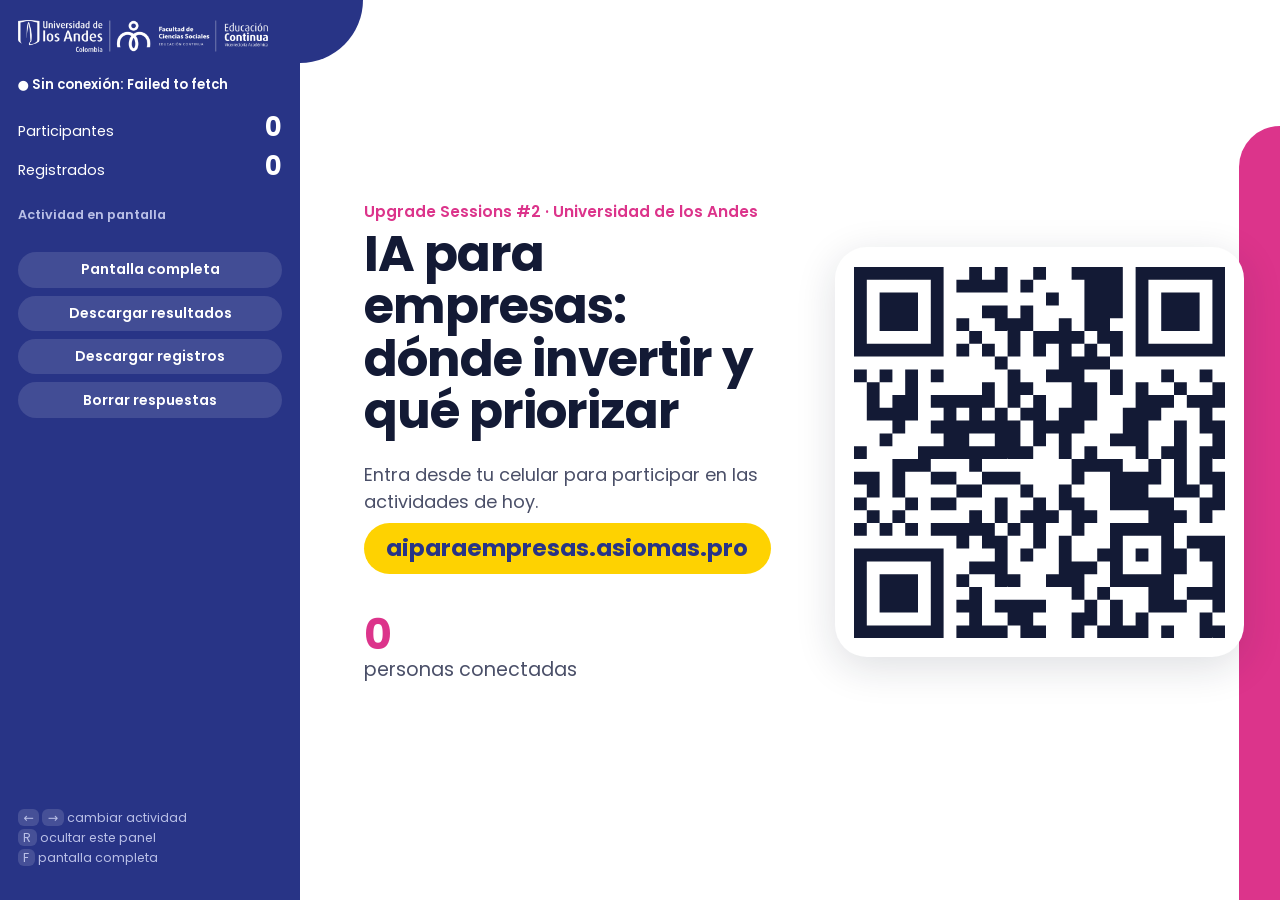
==== presentador.html @ 45303f57 "Descargar resultados en Excel desde el presentador - Botón "Descargar resultados": un .xlsx con hoja" ====
<!doctype html>
<html lang="es">
<head>
  <meta charset="utf-8">
  <meta name="viewport" content="width=device-width, initial-scale=1">
  <meta name="robots" content="noindex">
  <title>Presentador · IA para empresas</title>
  <link rel="preconnect" href="https://fonts.googleapis.com">
  <link rel="preconnect" href="https://fonts.gstatic.com" crossorigin>
  <link href="https://fonts.googleapis.com/css2?family=Poppins:wght@400;500;600;700&display=swap" rel="stylesheet">
  <link rel="stylesheet" href="assets/estilos.css">
  <link rel="icon" href="data:image/svg+xml,%3Csvg xmlns='http://www.w3.org/2000/svg' viewBox='0 0 100 100'%3E%3Crect x='5' y='30' width='90' height='40' rx='20' fill='%23283486'/%3E%3C/svg%3E">
</head>
<body class="pr">
  <aside class="riel" aria-label="Controles del facilitador">
    <img src="assets/logo-uniandes-blanco.png" alt="Universidad de los Andes · Educación Continua">
    <div>
      <span class="modo" id="modo">Conectando</span>
      <div class="dato" style="margin-top:.75rem"><span>Participantes</span><b id="n-part">0</b></div>
      <div class="dato"><span>Registrados</span><b id="n-reg">0</b></div>
    </div>
    <div>
      <h2>Actividad en pantalla</h2>
      <ul class="riel-lista" id="riel-lista"></ul>
    </div>
    <div style="display:grid;gap:.5rem">
      <button class="boton secundario pequeno" id="btn-pantalla" type="button">Pantalla completa</button>
      <button class="boton secundario pequeno" id="btn-ejemplo" type="button" hidden>Cargar datos de ejemplo</button>
      <button class="boton secundario pequeno" id="btn-resultados" type="button">Descargar resultados</button>
      <button class="boton secundario pequeno" id="btn-registros" type="button">Descargar registros</button>
      <button class="boton secundario pequeno" id="btn-reiniciar" type="button">Borrar respuestas</button>
    </div>
    <p class="atajos">
      <kbd>←</kbd> <kbd>→</kbd> cambiar actividad<br>
      <kbd>R</kbd> ocultar este panel<br>
      <kbd>F</kbd> pantalla completa
    </p>
  </aside>

  <main class="escena" id="escena" aria-live="polite"></main>

  <dialog class="clave" id="dlg-clave">
    <form method="dialog" id="form-clave">
      <h2>Clave del facilitador</h2>
      <p>Necesaria para cambiar la actividad en vivo o borrar respuestas.</p>
      <label class="oculto-visual" for="in-clave">Clave</label>
      <input type="password" id="in-clave" autocomplete="current-password" required>
      <p id="err-clave" class="aviso error" hidden></p>
      <div class="acciones">
        <button class="boton secundario" value="cancelar" type="button" id="cancelar-clave">Cancelar</button>
        <button class="boton" type="submit">Entrar</button>
      </div>
    </form>
  </dialog>

  <script src="assets/qrcode.js"></script>
  <script src="assets/excel.js"></script>
  <script src="assets/config.js"></script>
  <script src="assets/datos.js"></script>
  <script src="assets/almacen.js"></script>
  <script src="assets/presentador.js"></script>
</body>
</html>
---- assets/estilos.css ----
/* Herramientas interactivas · IA para empresas
   Identidad: Universidad de los Andes · Educación Continua (paleta y cápsulas de la plantilla) */

:root {
  --azul: #283486;
  --azul-hondo: #1d2566;
  --magenta: #DC348B;
  --amarillo: #FED201;
  --tinta: #131A35;
  --gris: #4A4F68;
  --gris-suave: #7A7F96;
  --niebla: #EEF0F8;
  --rubor: #FCEAF3;
  --crema: #FFF6CC;
  --blanco: #FFFFFF;
  --linea: #D9DCEB;
  --capsula: 999px;
  --radio: 20px;
  --fuente: 'Poppins', 'Segoe UI', system-ui, -apple-system, sans-serif;
}

* { box-sizing: border-box; }
[hidden] { display: none !important; }
html, body { margin: 0; }
body {
  font-family: var(--fuente);
  color: var(--tinta);
  background: var(--blanco);
  -webkit-font-smoothing: antialiased;
  line-height: 1.5;
}
button, input, textarea { font: inherit; color: inherit; }
button { cursor: pointer; }
:focus-visible { outline: 3px solid var(--amarillo); outline-offset: 2px; box-shadow: 0 0 0 5px var(--azul); border-radius: 12px; }
.oculto-visual { position: absolute; width: 1px; height: 1px; overflow: hidden; clip: rect(0 0 0 0); white-space: nowrap; }

/* ------------------------------------------------ Botones y cápsulas */
.boton {
  display: inline-flex; align-items: center; justify-content: center; gap: .5rem;
  border: 0; border-radius: var(--capsula);
  padding: .85rem 1.6rem; font-weight: 600; font-size: 1rem;
  background: var(--magenta); color: var(--blanco);
  transition: transform .12s ease, background .12s ease;
}
.boton:hover { background: #c32a7a; }
.boton:active { transform: scale(.98); }
.boton[disabled] { background: var(--linea); color: var(--gris-suave); cursor: not-allowed; }
.boton.secundario { background: var(--niebla); color: var(--azul); }
.boton.secundario:hover { background: #e2e5f3; }
.boton.azul { background: var(--azul); }
.boton.azul:hover { background: var(--azul-hondo); }
.boton.ancho { width: 100%; }
.boton.pequeno { padding: .45rem 1rem; font-size: .875rem; }

.enlace { background: none; border: 0; padding: 0; color: var(--azul); font-weight: 600; text-decoration: underline; text-underline-offset: 3px; }

/* ------------------------------------------------ Participante */
.p-cuerpo { min-height: 100vh; min-height: 100dvh; display: flex; flex-direction: column; background: var(--blanco); }
.p-cabecera {
  position: sticky; top: 0; z-index: 5;
  display: flex; align-items: center; justify-content: space-between; gap: 1rem;
  padding: calc(.75rem + env(safe-area-inset-top, 0px)) 1.25rem .75rem;
  background: rgba(255,255,255,.94); backdrop-filter: blur(8px);
  border-bottom: 1px solid var(--niebla);
}
.p-cabecera img { height: 30px; width: auto; display: block; }
.en-vivo { display: inline-flex; align-items: center; gap: .4rem; font-size: .8rem; font-weight: 600; color: var(--gris); white-space: nowrap; }
.en-vivo::before { content: ''; width: 8px; height: 8px; border-radius: 50%; background: #2bb673; box-shadow: 0 0 0 3px rgba(43,182,115,.18); }
.en-vivo.demo::before { background: var(--amarillo); box-shadow: 0 0 0 3px rgba(254,210,1,.25); }
.en-vivo.error::before { background: var(--magenta); box-shadow: 0 0 0 3px rgba(220,52,139,.2); }

.p-escenario { flex: 1; width: 100%; max-width: 640px; margin: 0 auto; padding: 1.5rem 1.25rem 7rem; }
.p-parte { font-size: .85rem; font-weight: 600; color: var(--magenta); margin: 0 0 .35rem; }
.p-titulo { font-size: clamp(1.5rem, 5.5vw, 2rem); line-height: 1.2; font-weight: 700; margin: 0 0 .75rem; letter-spacing: -.01em; }
.p-ayuda { color: var(--gris); margin: 0 0 1.5rem; }

.opciones { display: grid; gap: .75rem; margin: 0 0 1.5rem; padding: 0; list-style: none; }
.opcion {
  width: 100%; text-align: left;
  display: grid; grid-template-columns: auto 1fr; gap: .25rem 1rem; align-items: center;
  padding: 1rem 1.25rem; border-radius: 28px;
  background: var(--niebla); border: 2px solid transparent;
  transition: background .15s ease, border-color .15s ease, color .15s ease;
}
.opcion:hover { border-color: var(--linea); }
.opcion .marca {
  grid-row: span 2; width: 2.5rem; height: 2.5rem; border-radius: 50%;
  display: grid; place-items: center; font-weight: 700;
  background: var(--blanco); color: var(--azul);
}
.opcion strong { font-weight: 600; font-size: 1.05rem; }
.opcion span.desc { color: var(--gris); font-size: .9rem; line-height: 1.4; }
.opcion[aria-pressed="true"] { background: var(--azul); color: var(--blanco); }
.opcion[aria-pressed="true"] .marca { background: var(--amarillo); color: var(--azul); }
.opcion[aria-pressed="true"] span.desc { color: #d5d9f2; }

.caso {
  display: grid; grid-template-columns: auto 1fr; gap: 1rem; align-items: start;
  padding: 1.1rem 1.25rem; border-radius: 24px; text-align: left; width: 100%;
  background: var(--niebla); border: 2px solid transparent;
}
.caso .letra { width: 3rem; height: 3rem; border-radius: 50%; display: grid; place-items: center; font-size: 1.4rem; font-weight: 700; background: var(--azul); color: var(--blanco); }
.caso.b .letra { background: var(--magenta); }
.caso[aria-pressed="true"] { border-color: var(--azul); background: var(--blanco); box-shadow: 0 0 0 4px var(--niebla); }
.caso.b[aria-pressed="true"] { border-color: var(--magenta); box-shadow: 0 0 0 4px var(--rubor); }

.campo { display: block; margin: 0 0 1.25rem; }
.campo > span { display: block; font-weight: 600; margin-bottom: .4rem; }
.campo small { display: block; color: var(--gris-suave); margin-top: .35rem; font-size: .85rem; }
textarea, input[type="text"], input[type="email"], input[type="password"] {
  width: 100%; border: 2px solid var(--linea); border-radius: 18px;
  padding: .85rem 1rem; background: var(--blanco); resize: vertical;
}
textarea:focus, input:focus { outline: none; border-color: var(--azul); }

/* Escala 1 a 5 */
.escala-item { padding: 1rem 0 1.1rem; border-bottom: 1px solid var(--niebla); }
.escala-item h3 { font-size: 1rem; margin: 0; font-weight: 600; }
.escala-item p { margin: .15rem 0 .75rem; color: var(--gris); font-size: .875rem; line-height: 1.4; }
.escala { display: grid; grid-template-columns: repeat(5, 1fr); gap: .4rem; background: var(--niebla); padding: .3rem; border-radius: var(--capsula); }
.escala button {
  border: 0; background: transparent; border-radius: var(--capsula);
  padding: .55rem 0; font-weight: 600; color: var(--azul);
}
.escala button[aria-pressed="true"] { background: var(--azul); color: var(--blanco); }
.escala-extremos { display: flex; justify-content: space-between; font-size: .75rem; color: var(--gris-suave); margin-top: .35rem; padding: 0 .6rem; }

/* Tres valores Sí / En parte / No */
.trio { display: grid; grid-template-columns: repeat(3, 1fr); gap: .4rem; background: var(--niebla); padding: .3rem; border-radius: var(--capsula); }
.trio button { border: 0; background: transparent; border-radius: var(--capsula); padding: .55rem 0; font-weight: 600; color: var(--azul); }
.trio button[aria-pressed="true"] { background: var(--magenta); color: var(--blanco); }
.criterio { padding: .9rem 0; border-bottom: 1px solid var(--niebla); }
.criterio p { margin: 0 0 .6rem; font-weight: 600; line-height: 1.4; }

/* Pasos del ejercicio */
.pasos-ej { display: flex; gap: .5rem; margin: 0 0 1.5rem; padding: 0; list-style: none; }
.pasos-ej li { flex: 1; height: 6px; border-radius: var(--capsula); background: var(--niebla); }
.pasos-ej li.hecho { background: var(--azul); }
.pasos-ej li.actual { background: var(--magenta); }

.deslizador { margin: .5rem 0 1.5rem; }
.deslizador input[type="range"] { width: 100%; accent-color: var(--azul); }
.deslizador .valor { font-size: 2.25rem; font-weight: 700; color: var(--azul); line-height: 1; }

.acciones { display: flex; flex-wrap: wrap; gap: .75rem; margin-top: 1.5rem; }
.acciones .boton { flex: 1 1 12rem; }

.aviso { background: var(--crema); border-radius: 18px; padding: .9rem 1.1rem; font-size: .9rem; margin: 1rem 0; }
.aviso.error { background: var(--rubor); color: #8f1d58; }

/* Resultado del ejercicio */
.veredicto { border-radius: 28px; padding: 1.4rem; margin: 0 0 1.25rem; color: var(--blanco); background: var(--azul); }
.veredicto.priorizar { background: var(--magenta); }
.veredicto.rapidas { background: var(--amarillo); color: var(--azul); }
.veredicto.descartar { background: var(--niebla); color: var(--tinta); }
.veredicto h3 { margin: 0 0 .35rem; font-size: 1.5rem; }
.veredicto p { margin: 0; }
.cifras { display: flex; gap: 1.25rem; margin-top: .9rem; font-size: .9rem; }
.cifras b { font-size: 1.3rem; display: block; }

/* Mini matriz */
.mini-matriz { position: relative; aspect-ratio: 1 / 1; max-width: 360px; margin: 0 auto 1.25rem; display: grid; grid-template-columns: 1fr 1fr; grid-template-rows: 1fr 1fr; gap: 6px; }
.mini-matriz .q { border-radius: 18px; padding: .6rem .7rem; font-size: .75rem; font-weight: 600; line-height: 1.25; }
.q.capacidades { background: var(--azul); color: var(--blanco); }
.q.priorizar { background: var(--magenta); color: var(--blanco); }
.q.descartar { background: var(--niebla); color: var(--tinta); }
.q.rapidas { background: var(--amarillo); color: var(--azul); }
.mini-matriz .punto {
  position: absolute; width: 22px; height: 22px; border-radius: 50%;
  background: var(--blanco); border: 5px solid var(--tinta);
  transform: translate(-50%, 50%); box-shadow: 0 0 0 4px var(--amarillo), 0 4px 12px rgba(19,26,53,.35);
}
.eje-y, .eje-x { font-size: .75rem; color: var(--gris); font-weight: 600; text-align: center; }

/* Resultados del grupo en el celular */
.grupo { margin-top: 2rem; padding-top: 1.5rem; border-top: 2px solid var(--niebla); }
.grupo h2 { font-size: 1.1rem; margin: 0 0 1rem; }
.barra { margin-bottom: .9rem; }
.barra .fila { display: flex; justify-content: space-between; gap: 1rem; font-size: .9rem; margin-bottom: .3rem; }
.barra .fila b { color: var(--azul); }
.pista { height: 14px; border-radius: var(--capsula); background: var(--niebla); overflow: hidden; }
.pista i { display: block; height: 100%; border-radius: var(--capsula); background: var(--azul); transition: width .6s ease; }
.pista i.mag { background: var(--magenta); }

/* Barra inferior y hoja de preguntas */
.p-pie {
  position: fixed; left: 0; right: 0; bottom: 0; z-index: 6;
  display: flex; gap: .6rem; justify-content: center;
  padding: .75rem 1rem calc(.75rem + env(safe-area-inset-bottom, 0px));
  background: linear-gradient(to top, rgba(255,255,255,1) 70%, rgba(255,255,255,0));
}
.p-pie .boton { flex: 1 1 0; max-width: 16rem; box-shadow: 0 6px 18px rgba(40,52,134,.18); }
.hoja-fondo { position: fixed; inset: 0; background: rgba(19,26,53,.45); z-index: 20; display: none; }
.hoja-fondo.abierta { display: block; }
.hoja {
  position: fixed; left: 0; right: 0; bottom: 0; z-index: 21;
  max-height: 88vh; overflow: auto; background: var(--blanco);
  border-radius: 28px 28px 0 0; padding: 1.25rem 1.25rem calc(1.5rem + env(safe-area-inset-bottom, 0px));
  transform: translateY(105%); transition: transform .25s ease;
  max-width: 640px; margin: 0 auto;
}
.hoja.abierta { transform: translateY(0); }
.hoja-cab { display: flex; justify-content: space-between; align-items: center; margin-bottom: 1rem; }
.hoja-cab h2 { margin: 0; font-size: 1.25rem; }
.cerrar { border: 0; background: var(--niebla); width: 2.5rem; height: 2.5rem; border-radius: 50%; font-size: 1.25rem; color: var(--azul); }

.lista-act { list-style: none; margin: 0; padding: 0; display: grid; gap: .5rem; }
.lista-act button { width: 100%; text-align: left; display: flex; justify-content: space-between; align-items: center; gap: 1rem; border: 0; border-radius: 20px; padding: .9rem 1.1rem; background: var(--niebla); font-weight: 600; }
.lista-act .vivo { font-size: .75rem; background: var(--magenta); color: var(--blanco); border-radius: var(--capsula); padding: .15rem .6rem; }
.lista-act .listo { font-size: .75rem; color: var(--azul); }

.pregunta-item { display: grid; grid-template-columns: 1fr auto; gap: .75rem; align-items: center; padding: .85rem 0; border-bottom: 1px solid var(--niebla); }
.pregunta-item p { margin: 0; line-height: 1.4; }
.pregunta-item.respondida p { color: var(--gris-suave); text-decoration: line-through; }
.voto { border: 2px solid var(--linea); background: var(--blanco); border-radius: var(--capsula); padding: .35rem .8rem; font-weight: 600; color: var(--azul); min-width: 4.2rem; }
.voto[aria-pressed="true"] { background: var(--azul); border-color: var(--azul); color: var(--blanco); }

.brindis {
  position: fixed; left: 50%; top: calc(4.5rem + env(safe-area-inset-top, 0px)); z-index: 30;
  transform: translate(-50%, -20px); opacity: 0; pointer-events: none;
  background: var(--tinta); color: var(--blanco); padding: .7rem 1.2rem; border-radius: var(--capsula);
  font-size: .9rem; font-weight: 500; transition: opacity .2s ease, transform .2s ease; max-width: 90vw; text-align: center;
}
.brindis.visible { opacity: 1; transform: translate(-50%, 0); }

/* Registro en la sala de espera */
.registro { background: var(--niebla); border-radius: 24px; padding: 1.1rem 1.1rem 1.2rem; margin: 0 0 1.5rem; }
.registro h2 { font-size: 1.1rem; margin: 0 0 .9rem; }
.registro .campo { margin-bottom: .9rem; }
.registro.hecho { padding: .9rem 1.1rem; background: var(--crema); }
.registro.hecho p { margin: 0; }
.check { display: flex; gap: .65rem; align-items: flex-start; font-size: .85rem; line-height: 1.4; color: var(--gris); margin: .25rem 0 1rem; cursor: pointer; }
.check input { flex: none; width: 1.25rem; height: 1.25rem; margin: .05rem 0 0; accent-color: var(--magenta); }
.registro .nota { font-size: .8rem; color: var(--gris-suave); margin: .75rem 0 0; }
.espera-lista { list-style: none; padding: 0; margin: 1.5rem 0 0; display: grid; gap: .5rem; }
.espera-lista li { display: flex; gap: .75rem; align-items: center; padding: .75rem 1rem; background: var(--niebla); border-radius: var(--capsula); font-weight: 500; }
.espera-lista li span { width: 1.75rem; height: 1.75rem; border-radius: 50%; background: var(--blanco); color: var(--magenta); display: grid; place-items: center; font-size: .8rem; font-weight: 700; flex: none; }

/* Ficha para imprimir */
#ficha { display: none; }
@media print {
  /* Los márgenes van en la ficha y no en @page: así salen aunque el diálogo de impresión
     esté en "Márgenes: ninguno". Con margen 0 el navegador tampoco agrega fecha ni URL. */
  @page { margin: 0; }
  /* Se quita todo lo demás (no solo se oculta), para que no queden páginas en blanco. */
  body { display: block !important; min-height: 0 !important; }
  body > :not(#ficha) { display: none !important; }
  #ficha { display: block !important; padding: 18mm 20mm; color: var(--tinta);
           -webkit-box-decoration-break: clone; box-decoration-break: clone;
           -webkit-print-color-adjust: exact; print-color-adjust: exact; }
  #ficha .ficha-logo { display: block; height: 16mm; width: auto; margin: 0 0 6mm; }
  #ficha .ficha-cab { border-bottom: 1.5pt solid var(--magenta); padding-bottom: 4mm; margin-bottom: 2mm; }
  #ficha h1 { font-size: 18pt; line-height: 1.2; margin: 0 0 2mm; color: var(--azul); }
  #ficha .ficha-cab p { margin: 0; color: var(--gris); }
  #ficha .ficha-cab p.ficha-quien { margin-top: 1.5mm; color: var(--tinta); font-weight: 600; }
  #ficha h2 { font-size: 12pt; margin: 6mm 0 2mm; color: var(--magenta); break-after: avoid; }
  #ficha p, #ficha li { font-size: 10pt; line-height: 1.45; }
  #ficha ul { margin: 0; padding-left: 5mm; break-inside: avoid; }
}

@media (prefers-reduced-motion: reduce) {
  *, *::before, *::after { transition: none !important; animation: none !important; }
}

/* =================================================== Presentador */
.pr { height: 100vh; height: 100dvh; overflow: hidden; display: grid; grid-template-columns: 300px 1fr; background: var(--blanco); }
.pr.sin-riel { grid-template-columns: 0 1fr; }
.pr.sin-riel .riel { visibility: hidden; }

.riel { background: var(--azul); color: var(--blanco); padding: 1.25rem 1.1rem; overflow-y: auto; display: flex; flex-direction: column; gap: 1.25rem; }
.riel img { width: 100%; max-width: 250px; height: auto; }
.riel h2 { font-size: .8rem; font-weight: 600; color: #b9bfe6; margin: 0 0 .5rem; }
.riel .dato { display: flex; justify-content: space-between; align-items: baseline; font-size: .9rem; }
.riel .dato b { font-size: 1.6rem; }
.riel-lista { list-style: none; margin: 0; padding: 0; display: grid; gap: .35rem; }
.riel-lista button {
  width: 100%; display: flex; justify-content: space-between; align-items: center; gap: .5rem;
  border: 0; border-radius: var(--capsula); padding: .55rem .9rem; text-align: left;
  background: rgba(255,255,255,.08); color: var(--blanco); font-weight: 500; font-size: .92rem;
}
.riel-lista button:hover { background: rgba(255,255,255,.16); }
.riel-lista button[aria-current="true"] { background: var(--amarillo); color: var(--azul); font-weight: 700; }
.riel-lista .n { font-size: .78rem; opacity: .8; }
.riel .boton { width: 100%; }
.riel .boton.secundario { background: rgba(255,255,255,.12); color: var(--blanco); }
.riel .boton.secundario:hover { background: rgba(255,255,255,.2); }
.riel .atajos { font-size: .78rem; color: #b9bfe6; line-height: 1.6; margin-top: auto; }
.riel .atajos kbd { font-family: inherit; background: rgba(255,255,255,.14); border-radius: 6px; padding: 0 .35rem; }
.modo { display: inline-flex; gap: .4rem; align-items: center; font-size: .82rem; font-weight: 600; }

.escena { position: relative; overflow: hidden; padding: 4.5vh 9vw 4vh 5vw; display: flex; flex-direction: column; min-width: 0; }
.escena::before { content: ''; position: absolute; left: -7vh; top: -7vh; width: 14vh; height: 14vh; border-radius: 50%; background: var(--azul); }
.escena::after { content: ''; position: absolute; right: -3.2vw; top: 14vh; width: 6.4vw; height: 110vh; border-radius: var(--capsula); background: var(--magenta); }
.escena > * { position: relative; z-index: 1; }
.e-parte { font-size: clamp(.9rem, 1.2vw, 1.25rem); font-weight: 600; color: var(--magenta); margin: 0 0 .3rem; }
.e-titulo { font-size: clamp(1.9rem, 3.3vw, 3.6rem); line-height: 1.12; font-weight: 700; letter-spacing: -.015em; margin: 0 0 .6rem; max-width: 30ch; }
.e-sub { font-size: clamp(1rem, 1.4vw, 1.5rem); color: var(--gris); margin: 0 0 3vh; max-width: 60ch; }
.e-cuerpo { flex: 1; min-height: 0; display: flex; flex-direction: column; }
.e-cuenta { font-size: clamp(.9rem, 1.1vw, 1.2rem); color: var(--gris); margin-top: auto; padding-top: 1.5vh; }

.qr-esquina { position: absolute; right: calc(9vw - 2rem); bottom: 3vh; z-index: 2; display: flex; align-items: center; gap: .8rem; background: var(--blanco); border-radius: 18px; padding: .5rem .8rem .5rem .5rem; box-shadow: 0 6px 24px rgba(19,26,53,.12); }
.qr-esquina .qr { width: 84px; height: 84px; }
.qr-esquina p { margin: 0; font-size: .85rem; line-height: 1.3; color: var(--gris); }
.qr-esquina b { display: block; color: var(--tinta); font-size: .95rem; }
.qr svg { width: 100%; height: 100%; display: block; }

/* Sala de espera */
.sala { flex: 1; display: grid; grid-template-columns: 1.2fr .8fr; gap: 5vw; align-items: center; }
.sala h1 { font-size: clamp(2.2rem, 3.9vw, 4.4rem); line-height: 1.05; letter-spacing: -.02em; margin: 0 0 1.5rem; }
.sala .url { display: inline-block; background: var(--amarillo); color: var(--azul); font-weight: 700; font-size: clamp(1.1rem, 1.8vw, 2rem); border-radius: var(--capsula); padding: .5rem 1.4rem; margin-top: .5rem; overflow-wrap: anywhere; }
.sin-corte { white-space: nowrap; }
.sala .qr { width: min(32vw, 58vh); aspect-ratio: 1; background: var(--blanco); padding: 1.2rem; border-radius: 32px; box-shadow: 0 10px 40px rgba(19,26,53,.14); justify-self: center; }
.contador { font-size: clamp(1rem, 1.5vw, 1.6rem); color: var(--gris); margin-top: 2.5rem; }
.contador b { font-size: 2.2em; color: var(--magenta); display: block; line-height: 1; }

/* Barras grandes */
.barras { display: grid; gap: 2.4vh; max-width: 1100px; }
.bg-fila { display: grid; grid-template-columns: minmax(10rem, 16rem) 1fr 6rem; gap: 1.5rem; align-items: center; }
.bg-fila .et { font-size: clamp(1rem, 1.5vw, 1.6rem); font-weight: 600; }
.bg-fila .et small { display: block; font-weight: 400; color: var(--gris); font-size: .65em; line-height: 1.3; }
.bg-pista { height: clamp(34px, 6vh, 64px); background: var(--niebla); border-radius: var(--capsula); overflow: hidden; }
.bg-pista i { display: block; height: 100%; min-width: 0; border-radius: var(--capsula); background: var(--azul); transition: width .7s cubic-bezier(.2,.8,.2,1); }
.bg-fila.lider .bg-pista i { background: var(--magenta); }
.bg-fila .pct { font-size: clamp(1.4rem, 2.4vw, 2.6rem); font-weight: 700; color: var(--azul); text-align: right; }
.bg-fila.lider .pct { color: var(--magenta); }

/* Votación A/B */
.dividida { display: flex; height: clamp(70px, 13vh, 130px); border-radius: var(--capsula); overflow: hidden; background: var(--niebla); margin-bottom: 3vh; max-width: 1200px; }
.dividida div { display: flex; align-items: center; padding: 0 2rem; font-weight: 700; font-size: clamp(1.4rem, 2.6vw, 3rem); color: var(--blanco); transition: flex-grow .7s cubic-bezier(.2,.8,.2,1); white-space: nowrap; min-width: 0; overflow: hidden; }
.dividida .a { background: var(--azul); }
.dividida .b { background: var(--magenta); justify-content: flex-end; }
.ab-casos { display: grid; grid-template-columns: 1fr 1fr; gap: 2vw; max-width: 1200px; margin-bottom: 3vh; }
.ab-casos p { margin: 0; font-size: clamp(.9rem, 1.15vw, 1.25rem); color: var(--gris); line-height: 1.45; }
.ab-casos b { color: var(--tinta); }
.razones { display: grid; grid-template-columns: repeat(3, 1fr); gap: 1rem; max-width: 1200px; }
.razon { border-radius: 22px; padding: 1rem 1.2rem; background: var(--niebla); font-size: clamp(.9rem, 1.15vw, 1.2rem); line-height: 1.4; }
.razon.b { background: var(--rubor); }
.razon b { color: var(--azul); margin-right: .4rem; }
.razon.b b { color: var(--magenta); }
.nuevo { animation: entra .5s ease; }
.mz-punto.nuevo { animation: none; }
@keyframes entra { from { opacity: 0; transform: scale(.96); } to { opacity: 1; transform: none; } }

/* Ejercicio por pasos */
.ej-pasos { list-style: none; margin: 0 0 4vh; padding: 0; display: grid; grid-template-columns: repeat(4, 1fr); gap: .8rem; max-width: 1300px; }
.ej-pasos li { display: flex; align-items: center; gap: .7rem; padding: .6rem 1rem .6rem .6rem; border-radius: var(--capsula); background: var(--niebla); color: var(--gris); font-weight: 600; font-size: clamp(.8rem, 1.05vw, 1.1rem); line-height: 1.2; }
.ej-pasos li span { flex: none; width: 2rem; height: 2rem; border-radius: 50%; display: grid; place-items: center; background: var(--blanco); color: var(--azul); font-weight: 700; }
.ej-pasos li.hecho { background: var(--azul); color: var(--blanco); }
.ej-pasos li.actual { background: var(--magenta); color: var(--blanco); }
.ej-pasos li.actual span { color: var(--magenta); }
.ej-campos { display: grid; grid-template-columns: 1fr 1fr; gap: 1.5vw; max-width: 1200px; }
.ej-campos > div { background: var(--niebla); border-radius: 28px; padding: 3vh 2vw; }
.ej-campos > div:first-child { background: var(--rubor); }
.ej-campos h3 { margin: 0 0 .6rem; font-size: clamp(1.2rem, 1.9vw, 2rem); color: var(--azul); }
.ej-campos h3 small { font-size: .55em; font-weight: 600; color: var(--gris); margin-left: .4rem; }
.ej-campos p { margin: 0; font-size: clamp(1rem, 1.4vw, 1.5rem); line-height: 1.4; }
.ej-lista { list-style: none; margin: 0; padding: 0; display: grid; gap: 1.2vh; max-width: 1100px; }
.ej-lista li { display: grid; grid-template-columns: auto 1fr; gap: 1.1rem; align-items: center; padding: 1.4vh 1.4rem 1.4vh .8rem; border-radius: var(--capsula); background: var(--niebla); font-size: clamp(1rem, 1.45vw, 1.55rem); font-weight: 600; line-height: 1.3; }
.ej-lista li b { width: 2.3rem; height: 2.3rem; border-radius: 50%; display: grid; place-items: center; background: var(--azul); color: var(--blanco); font-size: .85em; }
.ej-nota { font-size: clamp(.95rem, 1.25vw, 1.35rem); color: var(--gris); margin: 3vh 0 0; max-width: 58ch; }
.ej-nota b { color: var(--tinta); }

/* Capacidades */
.cap { flex: 1; display: grid; grid-template-columns: .6fr 1.4fr; gap: 4vw; align-items: center; max-width: 1300px; }
.cap-total { font-size: clamp(1rem, 1.4vw, 1.5rem); color: var(--gris); }
.cap-total b { display: block; font-size: clamp(5rem, 11vw, 11rem); line-height: 1; color: var(--azul); letter-spacing: -.03em; }
.cap-total p { margin: 1.5rem 0 0; font-size: clamp(1rem, 1.35vw, 1.45rem); color: var(--tinta); max-width: 22ch; line-height: 1.35; }
.cap-total p strong { color: var(--magenta); }
.pistas { display: grid; gap: 2.2vh; }
.pt-fila { display: grid; grid-template-columns: minmax(10rem, 17rem) minmax(8rem, 1fr) 3.5rem; gap: 1.2rem; align-items: center; }
.pt-fila .et { font-size: clamp(.95rem, 1.3vw, 1.4rem); font-weight: 600; }
.pt-riel { position: relative; height: 14px; border-radius: var(--capsula); background: var(--niebla); }
.pt-riel i { position: absolute; left: 0; top: 0; bottom: 0; border-radius: var(--capsula); background: var(--azul); transition: width .7s ease; }
.pt-fila.baja .pt-riel i { background: var(--magenta); }
.pt-riel span { position: absolute; top: 50%; width: 30px; height: 30px; border-radius: 50%; background: var(--blanco); border: 6px solid var(--azul); transform: translate(-50%, -50%); transition: left .7s ease; }
.pt-fila.baja .pt-riel span { border-color: var(--magenta); }
.pt-fila .v { font-size: clamp(1.1rem, 1.7vw, 1.9rem); font-weight: 700; color: var(--azul); text-align: right; }
.pt-fila.baja .v { color: var(--magenta); }
.pt-marcas { display: grid; grid-template-columns: minmax(10rem, 17rem) minmax(8rem, 1fr) 3.5rem; gap: 1.2rem; font-size: .85rem; color: var(--gris-suave); }
.pt-marcas div { display: flex; justify-content: space-between; }

/* Matriz */
.mz { flex: 1; min-height: 0; display: grid; grid-template-columns: auto 1fr; grid-template-rows: 1fr auto; gap: .6rem 1rem; max-width: 1400px; width: 100%; }
.mz-y { writing-mode: vertical-rl; transform: rotate(180deg); text-align: center; font-weight: 700; font-size: clamp(.85rem, 1.1vw, 1.15rem); color: var(--tinta); }
.mz-x { grid-column: 2; text-align: center; font-weight: 700; font-size: clamp(.85rem, 1.1vw, 1.15rem); }
.mz-lienzo { position: relative; display: grid; grid-template-columns: 1fr 1fr; grid-template-rows: 1fr 1fr; gap: 10px; min-height: 0; }
.mz-q { border-radius: 26px; padding: 1rem 1.3rem; display: flex; justify-content: space-between; align-items: flex-start; font-weight: 700; font-size: clamp(1rem, 1.5vw, 1.6rem); }
.mz-q .n { font-size: 1.1em; opacity: .85; }
.mz-punto { position: absolute; z-index: 2; width: 0; height: 0; pointer-events: none; }
.mz-punto i { position: absolute; left: 0; top: 0; transform: translate(-50%, -50%); }
.mz-punto span { position: absolute; left: 14px; top: 0; margin-top: -.8em; }
.mz-punto.izq span { left: auto; right: 14px; }
.mz-punto.nuevo i { animation: late .6s ease; }
@keyframes late { 0% { transform: translate(-50%, -50%) scale(0); } 70% { transform: translate(-50%, -50%) scale(1.35); } 100% { transform: translate(-50%, -50%) scale(1); } }
.mz-punto i { width: 18px; height: 18px; border-radius: 50%; background: var(--blanco); border: 5px solid var(--tinta); flex: none; box-shadow: 0 2px 6px rgba(19,26,53,.35); }
.mz-punto span { background: var(--blanco); color: var(--tinta); border-radius: var(--capsula); padding: .15rem .6rem; font-size: clamp(.7rem, .85vw, .95rem); font-weight: 600; white-space: nowrap; max-width: 17vw; overflow: hidden; text-overflow: ellipsis; box-shadow: 0 2px 8px rgba(19,26,53,.18); }

/* Muro de siguientes pasos */
.muro { columns: 3 18rem; column-gap: 1.2rem; max-width: 1400px; overflow: hidden; flex: 1; }
.muro p { break-inside: avoid; margin: 0 0 1.2rem; padding: 1.2rem 1.4rem; border-radius: 24px; font-size: clamp(1rem, 1.35vw, 1.45rem); line-height: 1.4; background: var(--niebla); }
.muro p:nth-child(3n+2) { background: var(--rubor); }
.muro p:nth-child(3n) { background: var(--crema); }

/* Preguntas en escena */
.pr-preguntas { display: grid; gap: .8rem; max-width: 1200px; overflow: auto; }
.pr-pregunta { display: grid; grid-template-columns: 5.5rem 1fr auto; gap: 1.2rem; align-items: center; padding: 1rem 1.3rem; border-radius: 24px; background: var(--niebla); }
.pr-pregunta:first-child { background: var(--azul); color: var(--blanco); }
.pr-pregunta .votos { font-size: clamp(1.5rem, 2.4vw, 2.6rem); font-weight: 700; color: var(--magenta); text-align: center; line-height: 1; }
.pr-pregunta .votos small { display: block; font-size: .8rem; font-weight: 500; color: inherit; opacity: .7; }
.pr-pregunta:first-child .votos { color: var(--amarillo); }
.pr-pregunta p { margin: 0; font-size: clamp(1rem, 1.5vw, 1.6rem); line-height: 1.35; }
.pr-pregunta .ctrl { display: flex; gap: .4rem; }
.pr-pregunta .ctrl button { border: 0; border-radius: var(--capsula); padding: .4rem .8rem; background: rgba(255,255,255,.7); font-size: .8rem; font-weight: 600; color: var(--azul); }
.pr-pregunta.respondida { opacity: .45; }

.vacio { flex: 1; display: grid; place-items: center; text-align: center; color: var(--gris); font-size: clamp(1.1rem, 1.6vw, 1.7rem); }

dialog.clave { border: 0; border-radius: 28px; padding: 1.8rem; width: min(420px, 92vw); box-shadow: 0 20px 60px rgba(19,26,53,.3); }
dialog.clave::backdrop { background: rgba(19,26,53,.55); }
dialog.clave h2 { margin: 0 0 .5rem; }
dialog.clave p { color: var(--gris); margin: 0 0 1rem; }
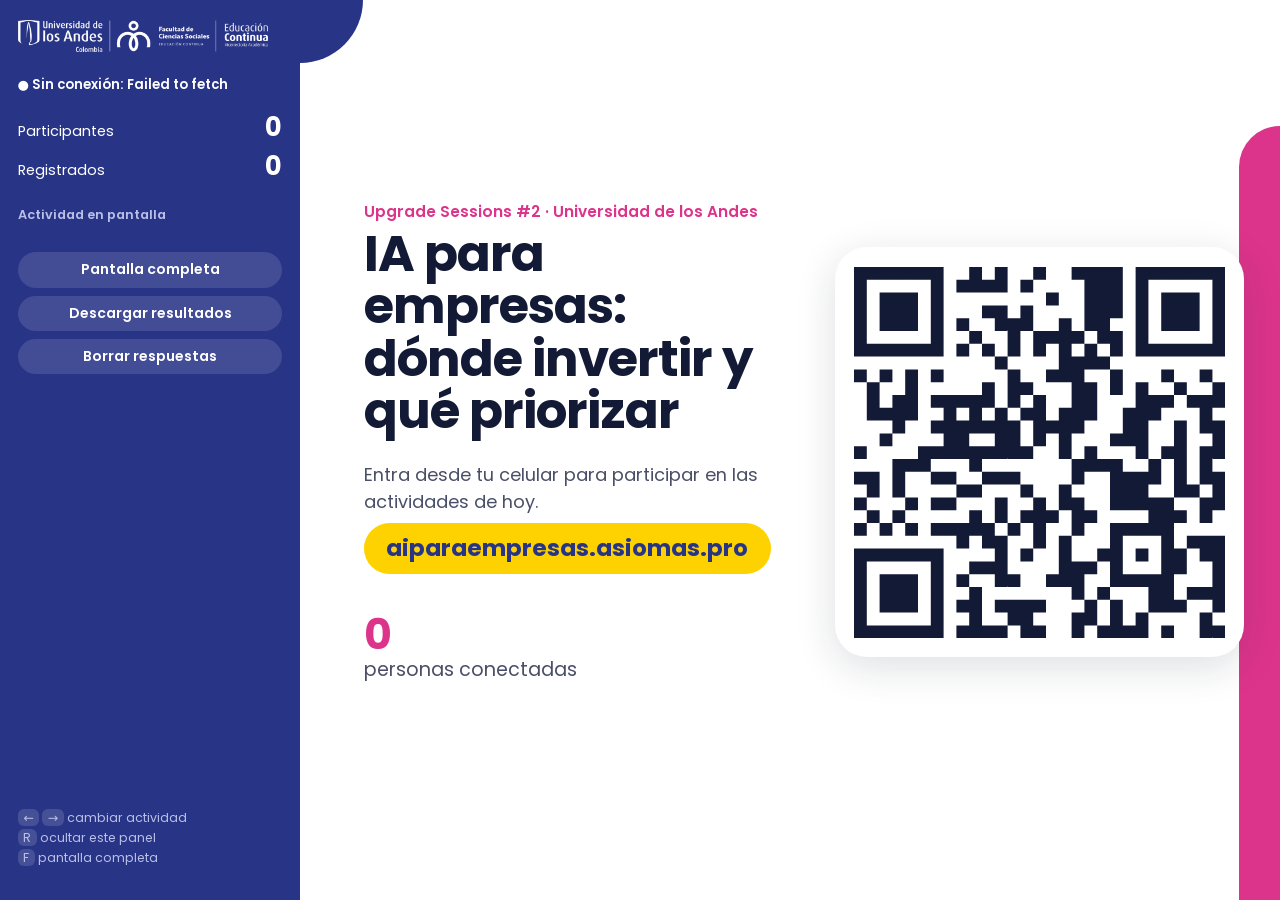
==== commit 881df1b2: "Un solo botón de descarga en el presentador "Descargar resultados" baja un único Excel que ahora inc" ====
--- a/presentador.html
+++ b/presentador.html
@@ -8,7 +8,7 @@
   <link rel="preconnect" href="https://fonts.googleapis.com">
   <link rel="preconnect" href="https://fonts.gstatic.com" crossorigin>
   <link href="https://fonts.googleapis.com/css2?family=Poppins:wght@400;500;600;700&display=swap" rel="stylesheet">
-  <link rel="stylesheet" href="assets/estilos.css">
+  <link rel="stylesheet" href="assets/estilos.css?v=20260929d">
   <link rel="icon" href="data:image/svg+xml,%3Csvg xmlns='http://www.w3.org/2000/svg' viewBox='0 0 100 100'%3E%3Crect x='5' y='30' width='90' height='40' rx='20' fill='%23283486'/%3E%3C/svg%3E">
 </head>
 <body class="pr">
@@ -27,7 +27,6 @@
       <button class="boton secundario pequeno" id="btn-pantalla" type="button">Pantalla completa</button>
       <button class="boton secundario pequeno" id="btn-ejemplo" type="button" hidden>Cargar datos de ejemplo</button>
       <button class="boton secundario pequeno" id="btn-resultados" type="button">Descargar resultados</button>
-      <button class="boton secundario pequeno" id="btn-registros" type="button">Descargar registros</button>
       <button class="boton secundario pequeno" id="btn-reiniciar" type="button">Borrar respuestas</button>
     </div>
     <p class="atajos">
@@ -53,11 +52,11 @@
     </form>
   </dialog>
 
-  <script src="assets/qrcode.js"></script>
-  <script src="assets/excel.js"></script>
-  <script src="assets/config.js"></script>
-  <script src="assets/datos.js"></script>
-  <script src="assets/almacen.js"></script>
-  <script src="assets/presentador.js"></script>
+  <script src="assets/qrcode.js?v=20260929d"></script>
+  <script src="assets/excel.js?v=20260929d"></script>
+  <script src="assets/config.js?v=20260929d"></script>
+  <script src="assets/datos.js?v=20260929d"></script>
+  <script src="assets/almacen.js?v=20260929d"></script>
+  <script src="assets/presentador.js?v=20260929d"></script>
 </body>
 </html>
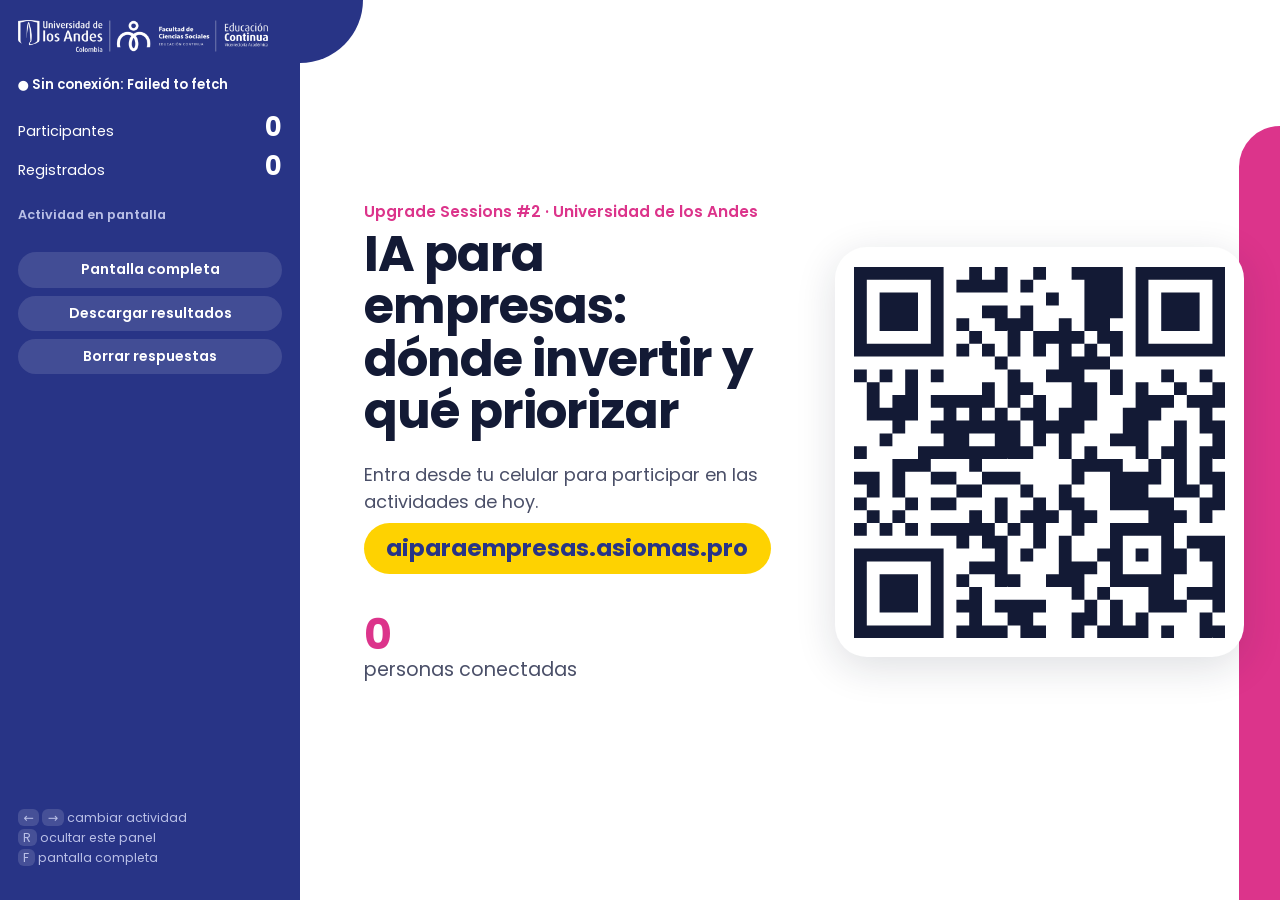
==== commit 5e2f4541: "Vista "Registro": las organizaciones de los asistentes en pantalla - Nueva actividad entre la sala d" ====
--- a/presentador.html
+++ b/presentador.html
@@ -8,7 +8,7 @@
   <link rel="preconnect" href="https://fonts.googleapis.com">
   <link rel="preconnect" href="https://fonts.gstatic.com" crossorigin>
   <link href="https://fonts.googleapis.com/css2?family=Poppins:wght@400;500;600;700&display=swap" rel="stylesheet">
-  <link rel="stylesheet" href="assets/estilos.css?v=20260929d">
+  <link rel="stylesheet" href="assets/estilos.css?v=20260930a">
   <link rel="icon" href="data:image/svg+xml,%3Csvg xmlns='http://www.w3.org/2000/svg' viewBox='0 0 100 100'%3E%3Crect x='5' y='30' width='90' height='40' rx='20' fill='%23283486'/%3E%3C/svg%3E">
 </head>
 <body class="pr">
@@ -52,11 +52,11 @@
     </form>
   </dialog>
 
-  <script src="assets/qrcode.js?v=20260929d"></script>
-  <script src="assets/excel.js?v=20260929d"></script>
-  <script src="assets/config.js?v=20260929d"></script>
-  <script src="assets/datos.js?v=20260929d"></script>
-  <script src="assets/almacen.js?v=20260929d"></script>
-  <script src="assets/presentador.js?v=20260929d"></script>
+  <script src="assets/qrcode.js?v=20260930a"></script>
+  <script src="assets/excel.js?v=20260930a"></script>
+  <script src="assets/config.js?v=20260930a"></script>
+  <script src="assets/datos.js?v=20260930a"></script>
+  <script src="assets/almacen.js?v=20260930a"></script>
+  <script src="assets/presentador.js?v=20260930a"></script>
 </body>
 </html>
--- a/assets/estilos.css
+++ b/assets/estilos.css
@@ -341,6 +341,21 @@
 .mz-punto.nuevo { animation: none; }
 @keyframes entra { from { opacity: 0; transform: scale(.96); } to { opacity: 1; transform: none; } }
 
+/* Registro: organizaciones de los asistentes */
+.orgs { position: relative; flex: 1; min-height: 0; overflow: hidden; margin-bottom: max(4rem, 8vh);   /* deja libre la esquina del QR */
+        display: flex; flex-wrap: wrap; align-content: flex-start; gap: 1.4vh 1vw; max-width: 1300px; }
+.orgs span { display: inline-flex; align-items: center; gap: .55em; padding: .55em 1.15em; border-radius: var(--capsula); background: var(--niebla); color: var(--azul); font-weight: 600; font-size: clamp(1rem, 1.55vw, 1.7rem); line-height: 1.2; }
+.orgs span:nth-child(3n+2) { background: var(--rubor); color: #8f1d58; }
+.orgs span:nth-child(3n) { background: var(--crema); color: var(--tinta); }
+.orgs span b { display: inline-grid; place-items: center; min-width: 1.6em; height: 1.6em; padding: 0 .35em; border-radius: var(--capsula); background: var(--azul); color: var(--blanco); font-size: .72em; }
+.orgs span.mas { background: none; color: var(--gris); }
+.orgs[data-tam="grande"] { gap: 2.2vh 1.4vw; }
+.orgs[data-tam="grande"] span { font-size: clamp(1.4rem, 2.5vw, 2.8rem); }
+.orgs[data-tam="media"] span { font-size: clamp(1.15rem, 1.9vw, 2.1rem); }
+.orgs[data-tam="chica"] { gap: 1vh .7vw; }
+.orgs[data-tam="chica"] span { font-size: clamp(.85rem, 1.2vw, 1.35rem); padding: .45em .95em; }
+.orgs span.nuevo { animation: entra .5s ease; }
+
 /* Ejercicio por pasos */
 .ej-pasos { list-style: none; margin: 0 0 4vh; padding: 0; display: grid; grid-template-columns: repeat(4, 1fr); gap: .8rem; max-width: 1300px; }
 .ej-pasos li { display: flex; align-items: center; gap: .7rem; padding: .6rem 1rem .6rem .6rem; border-radius: var(--capsula); background: var(--niebla); color: var(--gris); font-weight: 600; font-size: clamp(.8rem, 1.05vw, 1.1rem); line-height: 1.2; }
